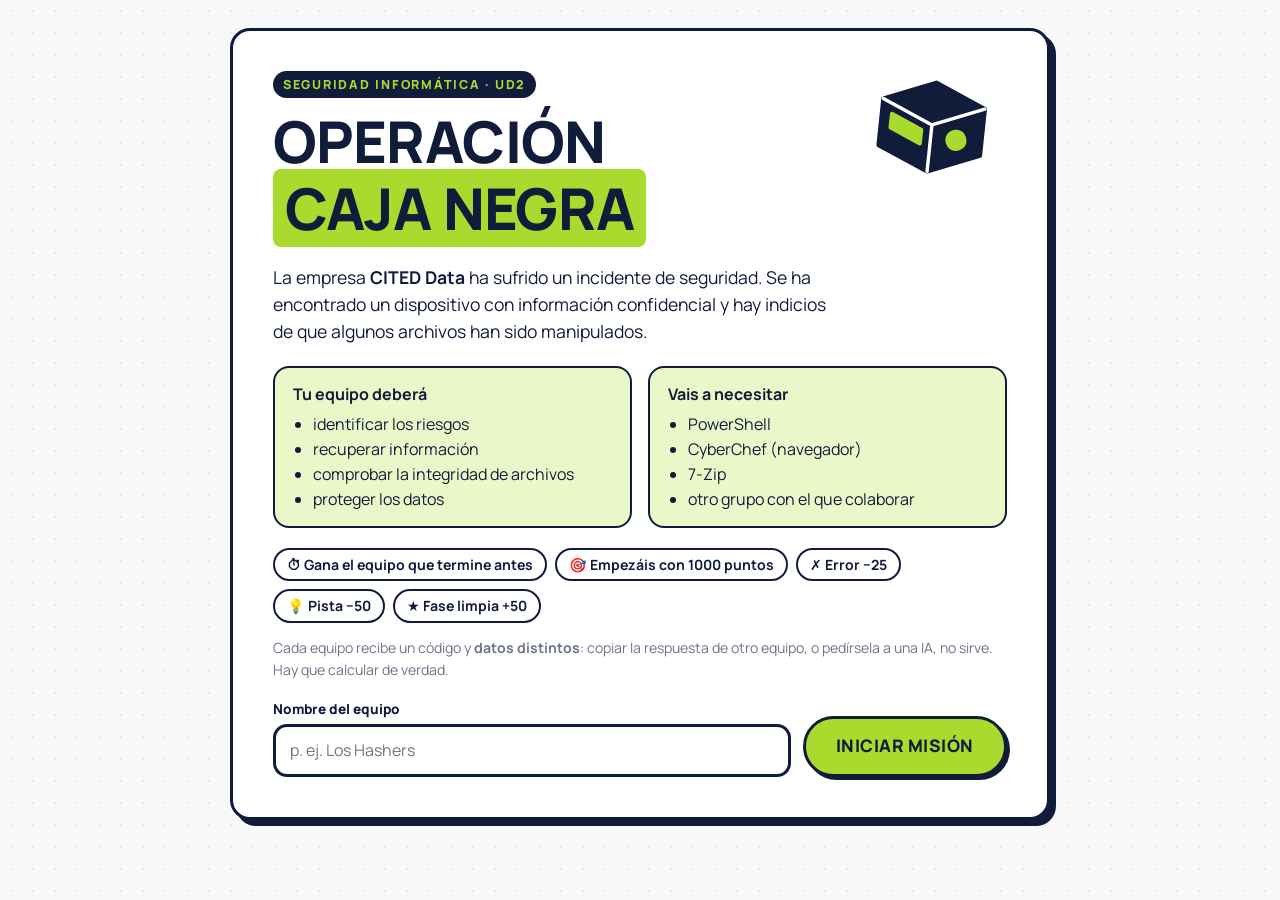
==== index.html @ e21a882a "Escape room de criptografía Operación Caja Negra (2º SMR, UD2) Web estática con 9 fases, datos único" ====
<!doctype html>
<html lang="es">
<head>
  <meta charset="utf-8">
  <meta name="viewport" content="width=device-width, initial-scale=1">
  <title>Operación Caja Negra</title>
  <meta name="description" content="Escape room de criptografía · Seguridad Informática 2º SMR · UD2">
  <link rel="preconnect" href="https://fonts.googleapis.com">
  <link rel="preconnect" href="https://fonts.gstatic.com" crossorigin>
  <link href="https://fonts.googleapis.com/css2?family=Manrope:wght@400;600;700;800&family=JetBrains+Mono:wght@500;700&display=swap" rel="stylesheet">
  <link rel="stylesheet" href="css/styles.css">
</head>
<body>
  <header class="topbar" id="topbar" hidden>
    <div class="topbar-row">
      <div class="brand">
        <svg viewBox="0 0 40 40" aria-hidden="true"><path d="M6 13 L20 6 L34 13 V28 L20 35 L6 28 Z" fill="#101C3A" stroke="#101C3A" stroke-width="3" stroke-linejoin="round"/><path d="M6 13 L20 20 L34 13 M20 20 V35" stroke="#fff" stroke-width="2.5" fill="none"/><circle cx="27" cy="24" r="3" fill="#A9DB2E"/></svg>
        <span>OPERACIÓN <b>CAJA NEGRA</b></span>
      </div>
      <div class="hud">
        <div class="hud-item team"><span class="hud-label">EQUIPO</span><span class="hud-value" id="hudTeam">—</span></div>
        <div class="hud-item"><span class="hud-label">GRUPO</span><span class="hud-value mono" id="hudGroup">----</span></div>
        <div class="hud-item"><span class="hud-label">PUNTOS</span><span class="hud-value" id="hudScore">1000</span></div>
        <div class="hud-item timer"><span class="hud-label">TIEMPO</span><span class="hud-value mono" id="hudTimer">--:--</span></div>
      </div>
    </div>
    <div class="progress-wrap">
      <div class="progress-meta"><span id="hudStage">FASE 1</span><span id="hudPct">0%</span></div>
      <div class="progress" role="progressbar" aria-label="Progreso de la misión"><div class="progress-fill" id="progressFill"></div></div>
      <ol class="stage-map" id="stageMap"></ol>
    </div>
  </header>

  <main id="app"></main>

  <div id="toast" class="toast" role="status" aria-live="polite"></div>
  <div id="modal" class="modal" hidden></div>

  <script src="js/core.js"></script>
  <script src="js/app.js"></script>
</body>
</html>
---- css/styles.css ----
/* =========================================================
   OPERACIÓN CAJA NEGRA — estilos
   Ilustración técnica: blanco, navy y verde lima, contornos gruesos
   ========================================================= */
:root {
  --navy: #101C3A;
  --navy-2: #2A3658;
  --lime: #A9DB2E;
  --lime-light: #EAF8C9;
  --bg: #F7F8FA;
  --gray: #E4E8ED;
  --gray-2: #6B7488;
  --danger: #D94444;
  --danger-light: #FBE3E3;
  --white: #fff;
  --stroke: 3px;
  --radius: 20px;
  --shadow: 6px 6px 0 var(--navy);
  --shadow-sm: 3px 3px 0 var(--navy);
  --font: "Manrope", "Segoe UI", system-ui, sans-serif;
  --mono: "JetBrains Mono", Consolas, monospace;
}
* { box-sizing: border-box; }
html { scroll-padding-top: 170px; }
body {
  margin: 0; font-family: var(--font); color: var(--navy); background: var(--bg);
  background-image: radial-gradient(var(--gray) 1.2px, transparent 1.2px);
  background-size: 22px 22px; line-height: 1.55; font-size: 16px;
}
code, .mono { font-family: var(--mono); }
p code, li code, .lead code, label code { background: var(--lime-light); border: 1.5px solid var(--navy); border-radius: 6px; padding: 0 5px; font-size: .9em; }
a { color: var(--navy); font-weight: 700; text-decoration-color: var(--lime); text-decoration-thickness: 3px; }
h1, h2, h3 { line-height: 1.15; margin: 0 0 .4em; letter-spacing: -.01em; }
.small { font-size: .88rem; } .muted { color: var(--gray-2); }
.hl { background: var(--lime); padding: 0 .2em; border-radius: 8px; box-decoration-break: clone; }
.eyebrow { display: inline-block; font-weight: 800; font-size: .78rem; letter-spacing: .14em; background: var(--navy); color: var(--lime); padding: 4px 10px; border-radius: 999px; margin-bottom: 10px; }
:focus-visible { outline: 3px solid var(--lime); outline-offset: 3px; box-shadow: 0 0 0 6px var(--navy); }

/* ---------- Tarjetas y botones ---------- */
.card { background: var(--white); border: var(--stroke) solid var(--navy); border-radius: var(--radius); box-shadow: var(--shadow); }
.btn {
  font: inherit; font-weight: 800; letter-spacing: .03em; cursor: pointer;
  background: var(--lime); color: var(--navy); border: var(--stroke) solid var(--navy);
  border-radius: 999px; padding: 11px 22px; box-shadow: var(--shadow-sm);
  transition: transform .08s, box-shadow .08s, background .15s; min-height: 46px;
}
.btn:hover { background: #b8e64a; }
.btn:active { transform: translate(3px, 3px); box-shadow: 0 0 0 var(--navy); }
.btn.ghost { background: var(--white); }
.btn.ghost:hover { background: var(--lime-light); }
.btn.big { font-size: 1.08rem; padding: 14px 30px; }
.btn:disabled { opacity: .55; cursor: not-allowed; transform: none; box-shadow: var(--shadow-sm); }
.btn small { font-weight: 700; opacity: .7; margin-left: 4px; }

/* ---------- Topbar / HUD ---------- */
.topbar { position: sticky; top: 0; z-index: 20; background: var(--white); border-bottom: var(--stroke) solid var(--navy); padding: 10px 24px 8px; }
.topbar-row { display: flex; align-items: center; justify-content: space-between; gap: 16px; max-width: 1100px; margin: 0 auto; }
.brand { display: flex; align-items: center; gap: 10px; font-weight: 600; letter-spacing: .06em; font-size: .95rem; }
.brand svg { width: 36px; height: 36px; }
.brand b { font-weight: 800; }
.hud { display: flex; gap: 10px; flex-wrap: wrap; justify-content: flex-end; }
.hud-item { border: 2.5px solid var(--navy); border-radius: 14px; padding: 3px 12px; min-width: 84px; text-align: center; background: var(--bg); }
.hud-item.team { max-width: 180px; }
.hud-item.team .hud-value { white-space: nowrap; overflow: hidden; text-overflow: ellipsis; display: block; font-size: 1rem; }
.hud-label { display: block; font-size: .64rem; font-weight: 800; letter-spacing: .14em; color: var(--gray-2); }
.hud-value { font-weight: 800; font-size: 1.15rem; }
.hud-item.timer { background: var(--navy); color: var(--white); }
.hud-item.timer .hud-label { color: var(--lime); }
.hud-item.timer.low { background: #F2B33D; color: var(--navy); }
.hud-item.timer.low .hud-label { color: var(--navy); }
.hud-item.timer.over { background: var(--danger); }
.hud-item.timer.over .hud-label { color: var(--white); }
.bump-up { animation: bumpUp .6s; } .bump-down { animation: bumpDown .6s; }
@keyframes bumpUp { 30% { background: var(--lime); transform: scale(1.1); } }
@keyframes bumpDown { 30% { background: var(--danger); color: #fff; transform: scale(1.1); } }

.progress-wrap { max-width: 1100px; margin: 8px auto 0; }
.progress-meta { display: flex; justify-content: space-between; font-weight: 800; font-size: .78rem; letter-spacing: .12em; margin-bottom: 4px; }
.progress { height: 14px; border: 2.5px solid var(--navy); border-radius: 999px; background: var(--gray); overflow: hidden; }
.progress-fill { height: 100%; width: 0; background: repeating-linear-gradient(-45deg, var(--lime) 0 10px, #9bcc22 10px 20px); border-right: 2.5px solid var(--navy); transition: width .8s cubic-bezier(.3,1.4,.5,1); }
.stage-map { list-style: none; display: flex; justify-content: space-between; padding: 0; margin: 8px 0 0; gap: 4px; }
.stage-map li { flex: 1; display: flex; flex-direction: column; align-items: center; font-size: .68rem; font-weight: 700; color: var(--gray-2); min-width: 0; }
.stage-map li span { width: 26px; height: 26px; border-radius: 50%; border: 2.5px solid var(--gray-2); display: grid; place-items: center; font-weight: 800; font-size: .78rem; background: var(--white); }
.stage-map li em { font-style: normal; margin-top: 2px; white-space: nowrap; overflow: hidden; text-overflow: ellipsis; max-width: 100%; }
.stage-map li.done span { background: var(--lime); border-color: var(--navy); color: var(--navy); }
.stage-map li.done { color: var(--navy); }
.stage-map li.current span { border-color: var(--navy); background: var(--navy); color: var(--lime); animation: pulse 1.6s infinite; }
.stage-map li.current { color: var(--navy); }
@keyframes pulse { 50% { box-shadow: 0 0 0 6px rgba(169,219,46,.55); } }

main { max-width: 1100px; margin: 0 auto; padding: 28px 24px 80px; }
.loading { text-align: center; padding: 80px 0; font-weight: 800; }

/* ---------- Intro ---------- */
.intro { display: grid; place-items: center; min-height: 80vh; }
.intro-card { padding: 40px; max-width: 820px; width: 100%; position: relative; }
.intro-card.narrow { max-width: 560px; text-align: center; }
.intro-art { width: 170px; position: absolute; right: 30px; top: 26px; transform: rotate(6deg); }
.intro-art.small { position: static; width: 120px; margin: 0 auto 10px; transform: none; }
.intro h1 { font-size: clamp(2.2rem, 6vw, 3.6rem); font-weight: 800; }
.intro .lead { font-size: 1.1rem; max-width: 560px; }
.mission { display: grid; grid-template-columns: 1fr 1fr; gap: 16px; margin: 20px 0; }
.mission > div { background: var(--lime-light); border: 2.5px solid var(--navy); border-radius: 16px; padding: 14px 18px; }
.mission ul { margin: 6px 0 0; padding-left: 20px; }
.rules { display: flex; flex-wrap: wrap; gap: 8px; margin: 10px 0 14px; }
.rules span { border: 2px solid var(--navy); border-radius: 999px; padding: 4px 12px; font-weight: 700; font-size: .88rem; background: var(--white); }
.start { display: flex; gap: 12px; align-items: flex-end; margin-top: 18px; flex-wrap: wrap; }
.start label { flex: 1; min-width: 220px; }
label > span { display: block; font-weight: 800; font-size: .85rem; margin-bottom: 4px; }
input[type=text], input:not([type]), select {
  font: inherit; width: 100%; padding: 11px 14px; border: var(--stroke) solid var(--navy); border-radius: 14px; background: var(--white); color: var(--navy); min-height: 48px;
}
input.mono { font-family: var(--mono); letter-spacing: .06em; }
input:focus, select:focus { outline: none; box-shadow: 0 0 0 4px var(--lime); }
.resume-grid { display: grid; grid-template-columns: 1fr 1fr; gap: 10px; margin: 18px 0; text-align: left; }
.resume-grid div { border: 2.5px solid var(--navy); border-radius: 14px; padding: 8px 14px; background: var(--bg); }
.resume-grid span { display: block; font-size: .68rem; font-weight: 800; letter-spacing: .12em; color: var(--gray-2); }
.row-actions { display: flex; gap: 12px; justify-content: center; flex-wrap: wrap; }

/* ---------- Fase ---------- */
.stage-hero { display: grid; grid-template-columns: 200px 1fr; gap: 26px; padding: 26px 30px; align-items: center; background: linear-gradient(120deg, var(--white) 60%, var(--lime-light)); }
.hero-art svg { width: 100%; height: auto; }
.stage-hero h2 { font-size: clamp(1.6rem, 4vw, 2.3rem); font-weight: 800; }
.lead { font-size: 1.05rem; margin: 0; }
.hint-bar { display: flex; gap: 14px; align-items: flex-start; justify-content: flex-end; margin: 18px 0; }
.hints { flex: 1; display: grid; gap: 8px; }
.hint { background: #FFF6D8; border: 2.5px dashed var(--navy); border-radius: 14px; padding: 10px 14px; animation: drop .35s; }
.hint b { background: var(--navy); color: #FFF6D8; border-radius: 6px; padding: 1px 8px; margin-right: 6px; font-size: .8rem; }
@keyframes drop { from { opacity: 0; transform: translateY(-8px); } }
.steps { display: grid; gap: 22px; }
.step { padding: 0; overflow: hidden; transition: opacity .3s, filter .3s; }
.step-head { display: flex; align-items: center; gap: 12px; padding: 14px 22px; border-bottom: var(--stroke) solid var(--navy); background: var(--bg); }
.step-head h3 { margin: 0; flex: 1; font-size: 1.15rem; }
.step-num { width: 34px; height: 34px; border-radius: 50%; background: var(--navy); color: var(--lime); display: grid; place-items: center; font-weight: 800; flex-shrink: 0; }
.step-status { font-size: .74rem; font-weight: 800; letter-spacing: .1em; text-transform: uppercase; border: 2px solid var(--navy); border-radius: 999px; padding: 2px 10px; background: var(--white); }
.step-body { padding: 18px 22px 22px; }
.step-body > p:first-child { margin-top: 0; }
.step.locked { opacity: .45; filter: grayscale(.6); }
.step.locked .step-body { max-height: 90px; overflow: hidden; -webkit-mask-image: linear-gradient(#000, transparent); mask-image: linear-gradient(#000, transparent); }
.step.locked .step-num::after { content: "🔒"; font-size: .9rem; }
.step.locked .step-num { font-size: 0; }
.step.solved .step-head { background: var(--lime-light); }
.step.solved .step-num { background: var(--lime); color: var(--navy); border: 2.5px solid var(--navy); }
.step.solved .step-status { background: var(--lime); }

.q { font-weight: 800; font-size: 1.05rem; margin: 14px 0 10px; }
.options { display: grid; gap: 10px; }
.options.grid4 { grid-template-columns: repeat(4, 1fr); }
.options.grid2 { grid-template-columns: repeat(2, 1fr); }
.opt {
  font: inherit; color: var(--navy); text-align: left; cursor: pointer; display: flex; align-items: center; gap: 12px;
  background: var(--white); border: var(--stroke) solid var(--navy); border-radius: 16px; padding: 10px 14px; box-shadow: var(--shadow-sm); min-height: 54px; transition: transform .08s, background .15s;
}
.opt:hover:not(:disabled) { background: var(--lime-light); transform: translate(-1px, -1px); }
.opt-letter { width: 30px; height: 30px; border-radius: 9px; border: 2.5px solid var(--navy); display: grid; place-items: center; font-weight: 800; flex-shrink: 0; background: var(--bg); }
.opt-text { flex: 1; font-weight: 600; }
.opt-mark { font-weight: 800; }
.opt.wrong { background: var(--danger-light); border-color: var(--danger); box-shadow: 3px 3px 0 var(--danger); animation: shake .4s; }
.opt.wrong .opt-mark::after { content: "✗ No"; color: var(--danger); }
.opt.wrong .opt-letter { border-color: var(--danger); }
.opt.correct { background: var(--lime); opacity: 1 !important; }
.opt.correct .opt-mark::after { content: "✓ Correcto"; }
.opt:disabled:not(.correct) { opacity: .5; cursor: default; }
.explain { display: none; margin-top: 12px; padding: 10px 14px; border-left: 6px solid var(--lime); background: var(--bg); border-radius: 0 12px 12px 0; }
.step.solved .explain { display: block; }
@keyframes shake { 20%, 60% { transform: translateX(-6px); } 40%, 80% { transform: translateX(6px); } }
.shake { animation: shake .4s; border-color: var(--danger) !important; }

.answer { display: flex; gap: 12px; align-items: flex-end; margin-top: 14px; flex-wrap: wrap; }
.answer label { flex: 1; min-width: 220px; }
.answer.two label { min-width: 180px; }
.step.solved .answer input { background: var(--lime-light); }

.files { display: flex; flex-wrap: wrap; gap: 10px; margin: 10px 0 14px; }
.file-btn { font: inherit; color: var(--navy); cursor: pointer; display: flex; align-items: center; gap: 10px; background: var(--white); border: 2.5px solid var(--navy); border-radius: 14px; padding: 8px 12px; box-shadow: var(--shadow-sm); font-weight: 700; }
.file-btn:hover { background: var(--lime-light); }
.file-btn:active { transform: translate(3px, 3px); box-shadow: none; }
.file-ico { font-size: .62rem; font-weight: 800; background: var(--navy); color: var(--lime); border-radius: 5px; padding: 3px 5px; letter-spacing: .05em; }
.file-dl { width: 24px; height: 24px; border-radius: 50%; background: var(--lime); border: 2px solid var(--navy); display: grid; place-items: center; font-size: .85rem; }

.cmd { border: var(--stroke) solid var(--navy); border-radius: 14px; overflow: hidden; margin: 8px 0 14px; background: #F2F5F9; }
.cmd-head { display: flex; justify-content: space-between; align-items: center; padding: 5px 8px 5px 14px; background: var(--navy); color: var(--white); font-size: .76rem; font-weight: 800; letter-spacing: .1em; text-transform: uppercase; }
.copy { font: inherit; font-size: .74rem; cursor: pointer; background: var(--lime); color: var(--navy); border: 2px solid var(--white); border-radius: 999px; padding: 3px 12px; font-weight: 800; }
.cmd pre { margin: 0; padding: 12px 14px; overflow-x: auto; font-size: .88rem; white-space: pre-wrap; word-break: break-all; }
.hashbox { border: 2.5px dashed var(--navy); border-radius: 14px; padding: 10px 14px; margin: 10px 0; background: var(--lime-light); }
.hashbox span { display: block; font-size: .7rem; font-weight: 800; letter-spacing: .12em; margin-bottom: 2px; }
.hashbox code { font-size: .95rem; word-break: break-all; font-weight: 700; }
.howto { margin: 8px 0 12px; padding-left: 22px; }
.howto li { margin-bottom: 4px; }

/* clasificar */
.classify { display: grid; gap: 10px; margin-bottom: 14px; }
.cls-row { display: flex; align-items: center; gap: 12px; border: 2.5px solid var(--navy); border-radius: 14px; padding: 8px 10px 8px 14px; background: var(--bg); }
.cls-text { flex: 1; font-weight: 600; }
.seg { display: flex; border: 2.5px solid var(--navy); border-radius: 999px; overflow: hidden; flex-shrink: 0; }
.seg button { font: inherit; font-weight: 700; font-size: .88rem; border: 0; background: var(--white); color: var(--navy); padding: 7px 12px; cursor: pointer; min-height: 40px; }
.seg button + button { border-left: 2.5px solid var(--navy); }
.seg button[aria-pressed=true][data-v=e] { background: #FFD8D8; }
.seg button[aria-pressed=true][data-v=p] { background: var(--lime); }

/* llaves */
.tray { display: flex; flex-wrap: wrap; gap: 10px; min-height: 64px; padding: 12px; border: 2.5px dashed var(--gray-2); border-radius: 16px; margin-bottom: 14px; background: var(--bg); align-items: center; }
.keycard { font: inherit; font-weight: 800; cursor: grab; display: inline-flex; align-items: center; gap: 8px; padding: 9px 14px; border: var(--stroke) solid var(--navy); border-radius: 12px; box-shadow: var(--shadow-sm); color: var(--navy); }
.keycard.pub { background: var(--white); }
.keycard.priv { background: var(--navy); color: var(--lime); }
.keycard.selected { outline: 4px solid var(--lime); outline-offset: 2px; transform: translateY(-3px); }
.keycard.dragging { opacity: .4; }
.slots { display: grid; gap: 10px; margin-bottom: 14px; }
.slot-row { display: grid; grid-template-columns: 1fr 260px; gap: 12px; align-items: center; font-weight: 700; }
.slot { min-height: 56px; border: var(--stroke) dashed var(--navy); border-radius: 14px; display: flex; align-items: center; justify-content: center; padding: 4px; cursor: pointer; background: var(--white); transition: background .15s; }
.slot.filled { border-style: solid; background: var(--lime-light); }
.slot.over, .tray.over { background: var(--lime); }
.slot-empty { color: var(--gray-2); font-size: .85rem; font-weight: 700; }

/* checks e informe */
.report { display: grid; gap: 10px; margin-bottom: 14px; }
.rep-row { display: grid; grid-template-columns: 34px 1fr 1fr; gap: 12px; align-items: center; border: 2.5px solid var(--navy); border-radius: 14px; padding: 10px 12px; background: var(--bg); }
.rep-num { width: 30px; height: 30px; border-radius: 50%; background: var(--navy); color: var(--lime); display: grid; place-items: center; font-weight: 800; }
.rep-text { font-weight: 600; }
.step.solved .rep-row select { background: var(--lime-light); }

/* fase superada */
.stage-done { margin-top: 26px; padding: 28px; text-align: center; background: var(--lime-light); }
.stage-done.pop { animation: pop .5s cubic-bezier(.3,1.6,.5,1); }
@keyframes pop { from { transform: scale(.85); opacity: 0; } }
.done-badge { display: inline-block; background: var(--navy); color: var(--lime); font-weight: 800; letter-spacing: .12em; border-radius: 999px; padding: 6px 18px; margin-bottom: 10px; }
.stage-done p { max-width: 640px; margin: 8px auto; font-size: 1.05rem; }
.bonus { font-weight: 800; color: #4b7a00; }
.keyword { margin: 18px auto; display: inline-block; border: var(--stroke) solid var(--navy); border-radius: 16px; background: var(--white); padding: 10px 28px; box-shadow: var(--shadow-sm); }
.keyword span { display: block; font-size: .72rem; font-weight: 800; letter-spacing: .16em; color: var(--gray-2); }
.keyword strong { font-size: 2rem; letter-spacing: .1em; font-family: var(--mono); }
.stage-done .btn { display: block; margin: 8px auto 0; }

/* ---------- Final ---------- */
.final { display: grid; gap: 28px; justify-items: center; }
.vault { perspective: 900px; }
.vault-body { width: 260px; height: 200px; border: 5px solid var(--navy); border-radius: 22px; background: var(--navy); position: relative; box-shadow: var(--shadow); }
.vault-inside { position: absolute; inset: 12px; background: var(--lime-light); border-radius: 12px; display: flex; flex-wrap: wrap; gap: 4px; align-content: center; justify-content: center; padding: 8px; }
.vault-inside span { font-size: .58rem; font-weight: 800; background: var(--lime); border: 1.5px solid var(--navy); border-radius: 6px; padding: 1px 5px; }
.vault-door { position: absolute; inset: 6px; background: var(--white); border: 5px solid var(--navy); border-radius: 16px; transform-origin: left center; animation: openDoor 1.6s .5s cubic-bezier(.5,0,.3,1) forwards; display: grid; place-items: center; }
.dial { width: 80px; height: 80px; border-radius: 50%; border: 5px solid var(--navy); background: var(--lime); position: relative; animation: spin 0.6s linear 1; }
.dial::after { content: ""; position: absolute; left: 50%; top: 6px; width: 5px; height: 30px; background: var(--navy); transform: translateX(-50%); border-radius: 4px; }
@keyframes openDoor { to { transform: rotateY(-115deg); } }
@keyframes spin { to { transform: rotate(360deg); } }
.final-card { padding: 34px; width: 100%; max-width: 820px; text-align: center; }
.final-card h1 { font-size: clamp(2rem, 6vw, 3.4rem); }
.stats { display: grid; grid-template-columns: repeat(4, 1fr); gap: 10px; margin: 18px 0; }
.stats div { border: var(--stroke) solid var(--navy); border-radius: 16px; padding: 10px; background: var(--bg); }
.stats span { display: block; font-size: .7rem; font-weight: 800; letter-spacing: .14em; color: var(--gray-2); }
.stats b { font-size: 1.7rem; font-family: var(--mono); }
.achieved { text-align: left; max-width: 520px; margin: 0 auto 16px; }
.achieved ul { list-style: none; padding: 0; margin: 6px 0; }
.achieved li::before { content: "✓"; display: inline-grid; place-items: center; width: 22px; height: 22px; margin-right: 8px; background: var(--lime); border: 2px solid var(--navy); border-radius: 6px; font-weight: 800; font-size: .8rem; }
.achieved li { margin-bottom: 6px; }
.kw-list { display: flex; flex-wrap: wrap; justify-content: center; gap: 8px; margin: 16px 0; }
.kw-list span { font-family: var(--mono); font-weight: 700; background: var(--navy); color: var(--lime); padding: 5px 12px; border-radius: 10px; }
.summary { display: grid; grid-template-columns: repeat(2, 1fr); gap: 8px; margin: 16px 0; }
.summary div { border: 2.5px solid var(--navy); border-radius: 12px; padding: 8px; background: var(--lime-light); }
.finish-code { text-align: left; margin: 20px 0; }
.finish-code > span { font-weight: 800; font-size: .8rem; letter-spacing: .08em; }
.confetti { position: fixed; inset: 0; pointer-events: none; z-index: 50; overflow: hidden; }
.confetti i { position: absolute; top: -20px; width: 10px; height: 16px; border: 2px solid var(--navy); border-radius: 3px; animation: fall linear forwards; }
@keyframes fall { to { top: 105vh; transform: rotate(720deg); } }

/* ---------- Toast y modal ---------- */
.toast { position: fixed; bottom: 20px; left: 50%; transform: translateX(-50%); z-index: 60; display: grid; gap: 8px; justify-items: center; pointer-events: none; }
.toast-item { background: var(--navy); color: var(--white); font-weight: 800; padding: 10px 18px; border-radius: 999px; border: 3px solid var(--navy); box-shadow: var(--shadow-sm); animation: up .25s; transition: opacity .4s, transform .4s; }
.toast-item.ok { background: var(--lime); color: var(--navy); }
.toast-item.bad { background: var(--danger); }
.toast-item.out { opacity: 0; transform: translateY(10px); }
@keyframes up { from { transform: translateY(14px); opacity: 0; } }
.modal { position: fixed; inset: 0; z-index: 70; background: rgba(16,28,58,.55); display: grid; place-items: center; padding: 16px; }
.modal[hidden] { display: none; }
.modal-card { background: var(--white); border: var(--stroke) solid var(--navy); border-radius: var(--radius); box-shadow: var(--shadow); padding: 26px; max-width: 460px; width: 100%; animation: pop .3s; }
.modal-actions { display: flex; justify-content: flex-end; gap: 10px; margin-top: 16px; flex-wrap: wrap; }
.sr { position: absolute; width: 1px; height: 1px; overflow: hidden; clip: rect(0 0 0 0); }

/* ---------- Responsive ---------- */
@media (max-width: 860px) {
  .topbar { padding: 8px 16px; }
  .hud-item.team { display: none; }
  .stage-map li em { display: none; }
  .stage-hero { grid-template-columns: 1fr; text-align: left; }
  .hero-art { max-width: 160px; }
  .intro-art { position: static; width: 120px; transform: none; margin-bottom: 8px; }
  .slot-row, .rep-row { grid-template-columns: 1fr; }
  .rep-num { display: none; }
  .options.grid4 { grid-template-columns: repeat(2, 1fr); }
}
@media (max-width: 600px) {
  main { padding: 18px 16px 70px; }
  .brand span { display: none; }
  .hud-item { min-width: 0; padding: 2px 8px; }
  .hud-value { font-size: 1rem; }
  .intro-card, .final-card { padding: 22px; }
  .mission, .summary, .stats, .options.grid2 { grid-template-columns: 1fr 1fr; }
  .mission { grid-template-columns: 1fr; }
  .cls-row { flex-direction: column; align-items: stretch; }
  .seg button { flex: 1; }
  .btn, .answer .btn, .start .btn { width: 100%; }
  .hint-bar { flex-direction: column-reverse; align-items: stretch; }
  .step-head, .step-body { padding-left: 14px; padding-right: 14px; }
}
@media (prefers-reduced-motion: reduce) { *, *::before, *::after { animation-duration: .01ms !important; transition: none !important; } .vault-door { transform: rotateY(-115deg); } }
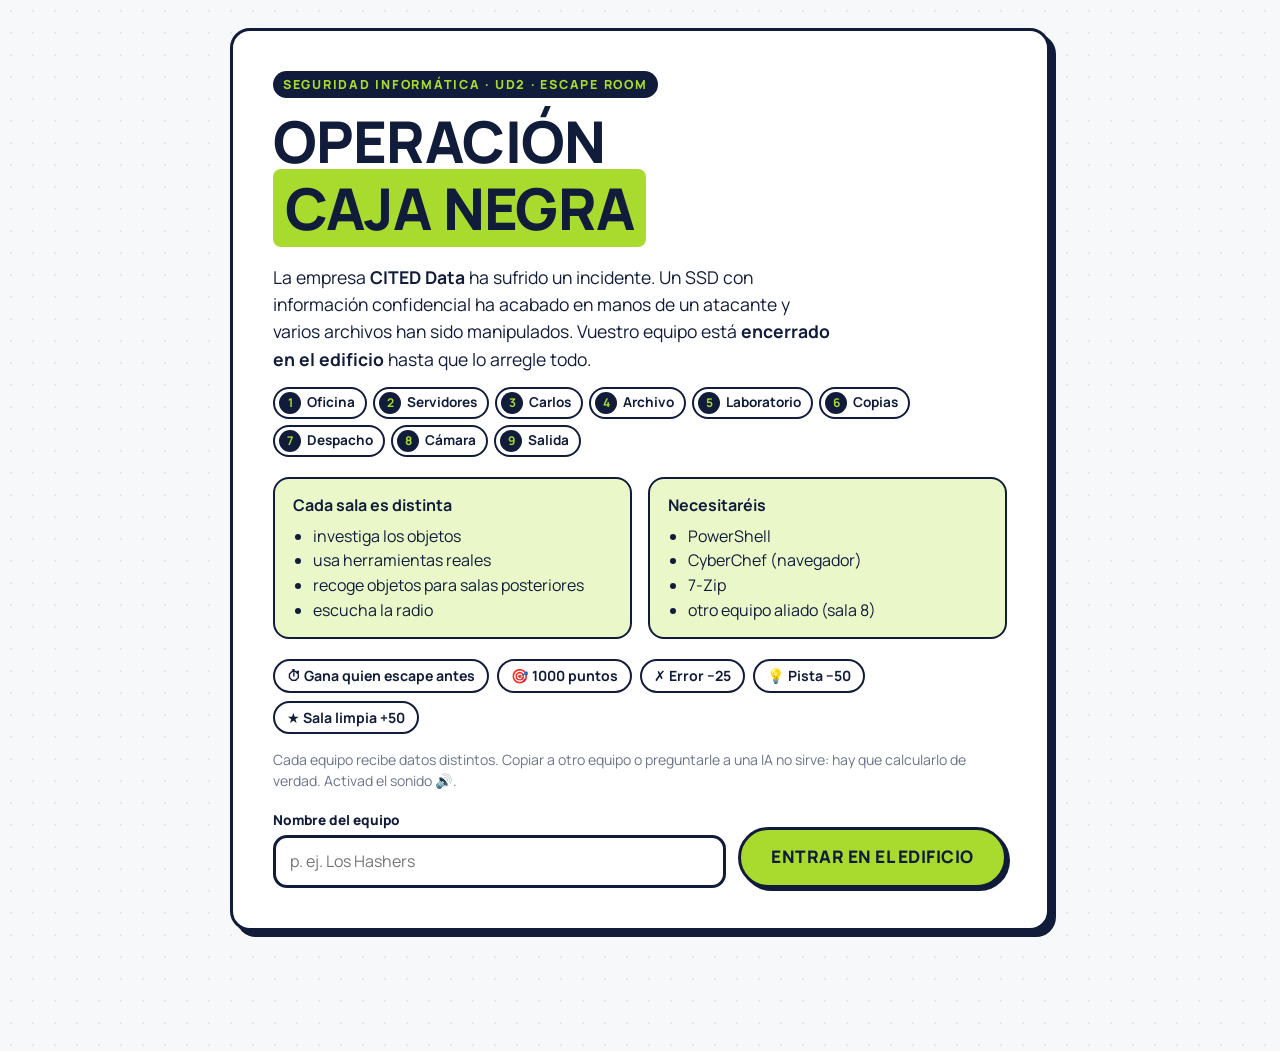
==== commit eb4a3ec8: "Rediseño como escape room: 9 salas ilustradas con mecánicas distintas Explorador de archivos, teclad" ====
--- a/index.html
+++ b/index.html
@@ -22,6 +22,7 @@
         <div class="hud-item"><span class="hud-label">GRUPO</span><span class="hud-value mono" id="hudGroup">----</span></div>
         <div class="hud-item"><span class="hud-label">PUNTOS</span><span class="hud-value" id="hudScore">1000</span></div>
         <div class="hud-item timer"><span class="hud-label">TIEMPO</span><span class="hud-value mono" id="hudTimer">--:--</span></div>
+        <button class="hud-item mute" id="muteBtn" type="button" aria-label="Activar o silenciar sonido">🔊</button>
       </div>
     </div>
     <div class="progress-wrap">
@@ -33,6 +34,8 @@
 
   <main id="app"></main>
 
+  <nav class="inv" id="inv" hidden aria-label="Inventario"><span class="inv-title">INVENTARIO</span><div class="inv-items"></div></nav>
+
   <div id="toast" class="toast" role="status" aria-live="polite"></div>
   <div id="modal" class="modal" hidden></div>
 
--- a/css/styles.css
+++ b/css/styles.css
@@ -301,4 +301,251 @@
   .hint-bar { flex-direction: column-reverse; align-items: stretch; }
   .step-head, .step-body { padding-left: 14px; padding-right: 14px; }
 }
+/* =========================================================
+   ESCAPE ROOM v2 — salas, ventanas, mecánicas
+   ========================================================= */
+main { padding-bottom: 120px; }
+.hud-item.mute { font: inherit; font-size: 1.3rem; cursor: pointer; min-width: 0; padding: 4px 10px; }
+.loading { display: grid; justify-items: center; gap: 14px; }
+.spinner { width: 46px; height: 46px; border: 5px solid var(--gray); border-top-color: var(--navy); border-right-color: var(--lime); border-radius: 50%; animation: spin .8s linear infinite; }
+.rooms-preview { display: flex; flex-wrap: wrap; gap: 6px; margin: 14px 0; }
+.rooms-preview div { display: flex; align-items: center; gap: 6px; border: 2px solid var(--navy); border-radius: 999px; padding: 3px 10px 3px 4px; font-weight: 700; font-size: .85rem; background: var(--white); }
+.rooms-preview span { width: 22px; height: 22px; border-radius: 50%; background: var(--navy); color: var(--lime); display: grid; place-items: center; font-size: .75rem; }
+
+/* sala */
+.room.enter { animation: roomIn .6s cubic-bezier(.2,.9,.3,1.2); }
+@keyframes roomIn { from { opacity: 0; transform: translateY(20px) scale(.98); } }
+.room-head { display: flex; align-items: baseline; gap: 14px; flex-wrap: wrap; margin-bottom: 14px; }
+.room-head h2 { font-size: clamp(1.5rem, 3.4vw, 2.2rem); }
+.room-grid { display: grid; grid-template-columns: minmax(0, 1fr) 320px; gap: 20px; align-items: start; }
+.scene { padding: 0; overflow: hidden; }
+.scene-inner { position: relative; }
+.scene-svg { display: block; width: 100%; height: auto; }
+.scene-tip { margin: 0; padding: 8px 14px; font-size: .82rem; font-weight: 700; border-top: 3px solid var(--navy); background: var(--bg); }
+.hs-layer { position: absolute; inset: 0; }
+.hs { position: absolute; border: 3px dashed transparent; border-radius: 14px; background: transparent; cursor: pointer; padding: 0; transition: background .15s, border-color .15s; }
+.hs::after { content: ""; position: absolute; top: -8px; right: -8px; width: 18px; height: 18px; border-radius: 50%; background: var(--lime); border: 3px solid var(--navy); animation: ping 1.6s infinite; }
+.hs.done::after { animation: none; background: var(--navy); }
+.hs:hover, .hs:focus-visible { background: rgba(169,219,46,.22); border-color: var(--navy); }
+.hs-label { position: absolute; left: 50%; bottom: calc(100% + 6px); transform: translateX(-50%); white-space: nowrap; background: var(--navy); color: var(--white); font: 800 .78rem var(--font); padding: 3px 10px; border-radius: 999px; pointer-events: none; opacity: .92; }
+.hs.done .hs-label { background: var(--lime); color: var(--navy); border: 2px solid var(--navy); }
+@keyframes ping { 0% { box-shadow: 0 0 0 0 rgba(169,219,46,.9); } 70% { box-shadow: 0 0 0 12px rgba(169,219,46,0); } 100% { box-shadow: 0 0 0 0 rgba(169,219,46,0); } }
+.laser { opacity: .0; }
+.van { transition: transform 2.2s cubic-bezier(.6,0,.4,1); }
+.van.run { transform: translateX(320px); }
+.vault-door-s .wheel { transform-origin: 470px 190px; transition: transform 1.6s ease-in-out; }
+.vault-door-s.run .wheel { transform: rotate(540deg); }
+.vault-door-s { transition: transform 1.2s 1.4s ease-in; }
+.vault-door-s.run { transform: translateX(-420px); }
+
+/* lateral */
+.side { display: grid; gap: 14px; }
+.radio { padding: 14px 16px; background: var(--navy); color: var(--white); }
+.radio-head { font-size: .7rem; font-weight: 800; letter-spacing: .14em; color: var(--lime); display: flex; align-items: center; gap: 8px; margin-bottom: 6px; }
+.radio-led { width: 10px; height: 10px; border-radius: 50%; background: var(--gray-2); }
+.radio.live .radio-led { background: var(--lime); box-shadow: 0 0 8px var(--lime); animation: blink .5s infinite; }
+@keyframes blink { 50% { opacity: .3; } }
+#radioText { margin: 0; font-family: var(--mono); font-size: .86rem; line-height: 1.5; min-height: 4.5em; }
+.objectives { padding: 14px 16px; }
+.objectives h3 { font-size: .8rem; letter-spacing: .14em; margin-bottom: 8px; }
+.objectives ul { list-style: none; margin: 0; padding: 0; display: grid; gap: 8px; }
+.objectives li { display: flex; gap: 10px; align-items: flex-start; font-weight: 700; font-size: .92rem; }
+.objectives li.ok { color: var(--gray-2); text-decoration: line-through; text-decoration-color: var(--lime); text-decoration-thickness: 3px; }
+.obj-box { width: 22px; height: 22px; flex-shrink: 0; border: 2.5px solid var(--navy); border-radius: 6px; display: grid; place-items: center; font-size: .8rem; background: var(--white); }
+.objectives li.ok .obj-box { background: var(--lime); }
+.hint-zone { display: grid; gap: 8px; }
+.hint-zone .btn { width: 100%; }
+
+/* alarma de error */
+body.alarm::after { content: ""; position: fixed; inset: 0; pointer-events: none; z-index: 90; box-shadow: inset 0 0 0 10px var(--danger), inset 0 0 120px rgba(217,68,68,.55); animation: alarm .7s ease-out forwards; }
+body.alarm .scene, body.alarm .win { animation: shake .4s; }
+@keyframes alarm { from { opacity: 1; } to { opacity: 0; } }
+
+/* ventanas de objeto */
+.win-ov { position: fixed; inset: 0; z-index: 40; background: rgba(16,28,58,.5); display: grid; place-items: center; padding: 16px; animation: fadeIn .15s; }
+.win-ov.closing { opacity: 0; transition: opacity .15s; }
+@keyframes fadeIn { from { opacity: 0; } }
+.win { width: min(560px, 100%); max-height: calc(100vh - 32px); display: flex; flex-direction: column; background: var(--white); border: 3px solid var(--navy); border-radius: 18px; box-shadow: 8px 8px 0 var(--navy); animation: pop .25s cubic-bezier(.3,1.5,.5,1); overflow: hidden; }
+.win.wide { width: min(860px, 100%); }
+.win-bar { display: flex; align-items: center; gap: 10px; padding: 8px 10px 8px 14px; background: var(--navy); color: var(--white); font-weight: 800; }
+.win-dots { display: flex; gap: 5px; } .win-dots i { width: 11px; height: 11px; border-radius: 50%; background: var(--lime); } .win-dots i + i { background: var(--white); opacity: .6; }
+.win-title { flex: 1; }
+.win-x { font: inherit; font-weight: 800; background: var(--white); color: var(--navy); border: 0; border-radius: 8px; width: 32px; height: 32px; cursor: pointer; }
+.win-body { padding: 18px 20px 22px; overflow-y: auto; }
+.win-body > p:first-child { margin-top: 0; }
+.paper { background: #FFFCEF; border: 2.5px solid var(--navy); border-radius: 10px; padding: 14px 16px; box-shadow: 3px 3px 0 var(--navy); }
+.mono-paper { font: .9rem/1.5 var(--mono); white-space: pre-wrap; margin: 10px 0; }
+
+/* inventario */
+.inv { position: fixed; left: 50%; bottom: 14px; transform: translateX(-50%); z-index: 25; display: flex; align-items: center; gap: 10px; background: var(--white); border: 3px solid var(--navy); border-radius: 18px; box-shadow: var(--shadow-sm); padding: 6px 10px; max-width: calc(100% - 24px); }
+.inv[hidden] { display: none; }
+.inv-title { font-size: .66rem; font-weight: 800; letter-spacing: .14em; color: var(--gray-2); writing-mode: vertical-rl; transform: rotate(180deg); }
+.inv-items { display: flex; gap: 8px; overflow-x: auto; }
+.inv-item { font: inherit; display: flex; align-items: center; gap: 6px; border: 2.5px solid var(--navy); border-radius: 12px; background: var(--lime-light); padding: 5px 10px; cursor: pointer; font-weight: 700; font-size: .82rem; white-space: nowrap; }
+.inv-item span { font-size: 1.3rem; }
+.inv-item em { font-style: normal; }
+.inv-item.new { animation: newItem 1s 2; background: var(--lime); }
+@keyframes newItem { 50% { transform: translateY(-8px) scale(1.08); } }
+.toast-item.item { background: var(--white); color: var(--navy); }
+.toast-item.info { background: var(--white); color: var(--navy); }
+.toast { bottom: 90px; }
+
+/* explorador */
+.explorer { display: grid; grid-template-columns: 210px 1fr; border: 3px solid var(--navy); border-radius: 12px; overflow: hidden; min-height: 320px; }
+.ex-side { background: var(--bg); border-right: 3px solid var(--navy); padding: 10px; display: grid; gap: 8px; align-content: start; }
+.ex-side button, .ex-item, .ex-up { font: inherit; font-weight: 700; text-align: left; cursor: pointer; border: 2px solid var(--navy); border-radius: 10px; background: var(--white); padding: 8px 10px; color: var(--navy); }
+.ex-side button:hover, .ex-item:hover { background: var(--lime-light); }
+.ex-main { display: flex; flex-direction: column; min-width: 0; }
+.ex-path { font: 700 .82rem var(--mono); padding: 8px 12px; border-bottom: 2px solid var(--navy); background: var(--white); }
+.ex-view { padding: 12px; display: grid; gap: 8px; align-content: start; overflow-x: auto; }
+.ex-ico { margin-right: 8px; }
+.ex-up { width: max-content; background: var(--bg); }
+.ex-table { border-collapse: collapse; font-size: .84rem; width: 100%; }
+.ex-table th, .ex-table td { border: 1.5px solid var(--navy); padding: 4px 8px; text-align: left; }
+.ex-table th { background: var(--navy); color: var(--white); cursor: pointer; user-select: none; white-space: nowrap; }
+.ex-table tr:nth-child(even) td { background: var(--bg); }
+.bitlocker { text-align: center; padding: 18px; border: 3px solid var(--navy); border-radius: 12px; background: #EEF3FB; animation: pop .3s; }
+.bl-ico { font-size: 2.6rem; }
+.bitlocker input { text-align: center; margin: 8px 0; }
+
+/* teclado */
+.keypad { width: 260px; margin: 10px auto 0; background: var(--navy); border-radius: 18px; padding: 14px; border: 3px solid var(--navy); box-shadow: var(--shadow-sm); outline: none; }
+.kp-screen { background: #0B1430; border: 2px solid var(--lime); border-radius: 10px; padding: 8px 12px; margin-bottom: 12px; color: var(--lime); }
+.kp-label { display: block; font-size: .66rem; font-weight: 800; letter-spacing: .16em; opacity: .8; }
+.kp-val { font: 700 1.5rem var(--mono); letter-spacing: .05em; }
+.kp-keys { display: grid; grid-template-columns: repeat(3, 1fr); gap: 8px; }
+.kp-keys button { font: 800 1.2rem var(--font); height: 52px; border-radius: 12px; border: 2.5px solid var(--white); background: #24305A; color: var(--white); cursor: pointer; transition: transform .05s; }
+.kp-keys button:active { transform: scale(.94); background: var(--lime); color: var(--navy); }
+.kp-keys .ok { background: var(--lime); color: var(--navy); }
+.kp-keys .clr { background: #3B4570; }
+.keypad.err { animation: shake .4s; } .keypad.err .kp-screen { border-color: var(--danger); color: #FF9B9B; }
+.keypad.solved .kp-screen { background: var(--lime); color: var(--navy); }
+
+/* candado de ruedas */
+.wheels { display: flex; justify-content: center; align-items: center; gap: 12px; flex-wrap: wrap; margin-top: 10px; padding: 18px; background: #C7A06A; border: 3px solid var(--navy); border-radius: 18px; }
+.wheel-col { display: grid; gap: 6px; justify-items: center; }
+.wheel-col button { font: 800 1rem var(--font); width: 54px; height: 34px; border-radius: 10px; border: 2.5px solid var(--navy); background: var(--white); cursor: pointer; }
+.wheel-num { width: 64px; height: 110px; border: 3px solid var(--navy); border-radius: 12px; background: linear-gradient(#bbb, #fff 30%, #fff 70%, #bbb); display: grid; grid-template-rows: 1fr 1.4fr 1fr; place-items: center; font-family: var(--mono); overflow: hidden; }
+.wheel-num b { font-size: 2.2rem; } .wheel-num span { opacity: .35; font-weight: 700; }
+.wheel-num.spin b { animation: roll .18s; }
+@keyframes roll { from { transform: translateY(-14px); opacity: .3; } }
+.wheels .wheel-go { margin-left: 10px; }
+.wheels.err { animation: shake .4s; } .wheels.solved { background: var(--lime); }
+
+/* teclas de responder */
+.keys-pick { display: grid; grid-template-columns: repeat(2, 1fr); gap: 10px; margin: 14px 0; }
+.keys-pick .keycard { justify-content: center; padding: 14px; font-size: 1rem; cursor: pointer; }
+.keycard.correct { outline: 5px solid var(--lime); }
+.keycard.wrong { opacity: .45; animation: shake .4s; }
+.envelope-anim { height: 0; }
+.envelope-anim.go { height: 60px; position: relative; }
+.envelope-anim.go::before { content: "✉️🔒"; position: absolute; left: 0; font-size: 2.2rem; animation: fly 1.3s ease-in forwards; }
+@keyframes fly { to { left: 100%; transform: translateY(-20px) rotate(10deg); opacity: 0; } }
+
+/* verificador */
+.tray-docs { display: grid; grid-template-columns: repeat(4, 1fr); gap: 10px; }
+.doc-thumb { font: inherit; font-weight: 700; cursor: pointer; display: grid; justify-items: center; gap: 2px; padding: 10px 6px; border: 2.5px solid var(--navy); border-radius: 12px; background: var(--white); box-shadow: var(--shadow-sm); }
+.doc-thumb span { font-size: 1.6rem; }
+.doc-thumb em { font-style: normal; font-size: .66rem; font-weight: 800; letter-spacing: .08em; min-height: 1em; }
+.doc-thumb.selected { background: var(--lime-light); transform: translateY(-4px); outline: 3px solid var(--lime); }
+.doc-thumb.is-auth { background: var(--lime); }
+.doc-thumb.is-evid { background: var(--danger-light); }
+.scan-screen { position: relative; overflow: hidden; margin-top: 10px; min-height: 86px; border: 3px solid var(--navy); border-radius: 12px; background: #0B1430; color: var(--white); padding: 12px 14px; font-family: var(--mono); font-size: .9rem; }
+.scan-line { position: absolute; left: 0; right: 0; height: 4px; background: var(--danger); box-shadow: 0 0 14px var(--danger); top: -10px; }
+.scan-screen.scanning .scan-line { animation: scan .65s ease-in-out infinite alternate; }
+@keyframes scan { from { top: 0; } to { top: calc(100% - 4px); } }
+.scan-screen.match { box-shadow: 0 0 0 4px var(--lime); }
+.scan-screen.nomatch { box-shadow: 0 0 0 4px var(--danger); }
+.cmp, .diff-row div { font-family: var(--mono); word-break: break-all; letter-spacing: .04em; }
+.cmp i, .diff-row i { font-style: normal; }
+.cmp .m { color: var(--lime); } .cmp .x { color: #FF8A8A; }
+
+/* diff de hashes */
+.diff { border: 3px solid var(--navy); border-radius: 12px; padding: 12px; background: #0B1430; color: var(--white); margin-top: 12px; }
+.diff-row { display: grid; grid-template-columns: 54px 1fr; gap: 8px; align-items: center; margin-bottom: 8px; }
+.diff-row span { font-weight: 800; color: var(--lime); }
+.diff-row i { display: inline-block; width: 1.05ch; animation: drop .2s; }
+.diff-row .m { background: var(--lime); color: var(--navy); }
+.diff-row .x { color: #FF9B9B; }
+.diff-count { margin: 6px 0 0; }
+
+/* sello */
+.stamp-zone { text-align: center; }
+.stamp { display: inline-block; margin: 14px 0 4px; font: 800 2.4rem var(--font); letter-spacing: .1em; color: var(--navy); border: 6px solid var(--navy); background: var(--lime); padding: 6px 26px; border-radius: 14px; transform: rotate(-8deg); animation: stamp .45s cubic-bezier(.3,1.8,.5,1); }
+@keyframes stamp { from { transform: rotate(-8deg) scale(3); opacity: 0; } }
+
+/* copias / plan */
+.radio-list { display: grid; grid-template-columns: repeat(2, 1fr); gap: 8px; }
+.check { display: flex; align-items: center; gap: 8px; font-weight: 700; cursor: pointer; }
+.check input { width: 20px; height: 20px; accent-color: var(--navy); }
+.radio-list .check { border: 2px solid var(--navy); border-radius: 10px; padding: 8px 10px; background: var(--bg); }
+.plan { display: grid; gap: 8px; margin: 12px 0; }
+.plan-row { display: grid; grid-template-columns: 1fr auto auto auto; gap: 10px; align-items: center; border: 2.5px solid var(--navy); border-radius: 12px; padding: 8px 12px; background: var(--bg); }
+.tag { font-size: .72rem; font-weight: 800; border: 2px solid var(--navy); border-radius: 999px; padding: 2px 8px; background: var(--white); }
+.tag.off { background: #FFF1C9; }
+.lock { display: flex; align-items: center; gap: 4px; font-weight: 700; font-size: .85rem; cursor: pointer; }
+.lock input { accent-color: var(--lime); width: 18px; height: 18px; }
+.plan-check { display: flex; flex-wrap: wrap; gap: 6px; margin-bottom: 12px; }
+.rule { font-weight: 800; font-size: .82rem; border-radius: 999px; padding: 3px 10px; border: 2px solid var(--navy); }
+.rule.ok { background: var(--lime); } .rule.ko { background: var(--danger-light); }
+
+/* despacho */
+.login { text-align: center; padding: 14px; border: 3px solid var(--navy); border-radius: 14px; background: linear-gradient(135deg, var(--lime-light), var(--white)); margin-bottom: 12px; }
+.login-ava { font-size: 2.4rem; }
+.mail { border: 3px solid var(--navy); border-radius: 12px; padding: 12px; background: var(--white); }
+.mail-head { font-size: .85rem; border-bottom: 2px solid var(--gray); padding-bottom: 8px; margin-bottom: 6px; }
+.hashbox code.wrap { font-size: .8rem; }
+.dial-wrap { display: grid; justify-items: center; gap: 12px; }
+.dial-box { position: relative; width: 240px; }
+.dial-svg { width: 240px; height: 240px; display: block; }
+.dial-rot { transform-origin: 120px 120px; transition: transform .08s linear; }
+.dial-num { position: absolute; left: 50%; top: 50%; transform: translate(-50%, -50%); font: 800 1.1rem var(--mono); pointer-events: none; }
+.dial-ctrl { display: flex; gap: 10px; flex-wrap: wrap; justify-content: center; }
+.dial-ctrl .btn { user-select: none; touch-action: none; }
+.dial-log { display: flex; gap: 8px; }
+.dial-log span { font: 800 .9rem var(--mono); border: 2.5px solid var(--navy); border-radius: 10px; padding: 6px 12px; background: var(--bg); min-width: 84px; text-align: center; }
+.dial-log span.on { background: var(--lime); }
+.dial-wrap.err { animation: shake .4s; } .dial-wrap.solved .dial-svg circle:first-of-type { fill: var(--lime); }
+
+/* cámara */
+.big-check { margin-top: 12px; padding: 12px; border: 3px solid var(--navy); border-radius: 12px; background: var(--lime-light); }
+
+/* clasificador */
+.sorter { display: grid; gap: 12px; }
+.sort-tray { display: flex; flex-wrap: wrap; gap: 8px; min-height: 56px; padding: 10px; border: 2.5px dashed var(--gray-2); border-radius: 14px; background: var(--bg); }
+.sort-bins { display: grid; grid-template-columns: repeat(5, 1fr); gap: 8px; }
+.sort-bin { border: 3px solid var(--navy); border-radius: 14px; min-height: 150px; background: var(--white); display: flex; flex-direction: column; cursor: pointer; }
+.sort-bin-head { background: var(--navy); color: var(--lime); font-weight: 800; font-size: .74rem; letter-spacing: .06em; padding: 6px 8px; border-radius: 10px 10px 0 0; text-align: center; }
+.sort-bin-body { padding: 6px; display: grid; gap: 6px; align-content: start; flex: 1; }
+.sort-bin.over, .sort-tray.over { background: var(--lime-light); }
+.sort-card { font: inherit; font-weight: 700; font-size: .8rem; text-align: left; cursor: grab; border: 2px solid var(--navy); border-radius: 10px; background: var(--lime-light); padding: 6px 8px; color: var(--navy); }
+.sort-card.selected { outline: 3px solid var(--lime); background: var(--lime); }
+
+/* sala superada + transición */
+.done-ov { position: fixed; inset: 0; z-index: 45; background: rgba(16,28,58,.6); display: grid; place-items: center; padding: 16px; animation: fadeIn .3s; }
+.done-card { max-width: 620px; width: 100%; padding: 28px; text-align: center; background: var(--lime-light); max-height: calc(100vh - 32px); overflow-y: auto; }
+.done-card.pop { animation: pop .5s cubic-bezier(.3,1.6,.5,1); }
+.done-card p { font-size: 1.04rem; }
+.done-card .btn { display: block; margin: 10px auto 0; }
+.wipe { position: fixed; inset: 0; z-index: 95; pointer-events: none; background: var(--navy); animation: wipe 1s cubic-bezier(.7,0,.3,1) forwards; }
+.wipe::after { content: ""; position: absolute; inset: 0; background: repeating-linear-gradient(90deg, var(--lime) 0 6px, transparent 6px 60px); opacity: .25; }
+@keyframes wipe { 0% { clip-path: inset(0 100% 0 0); } 45%, 55% { clip-path: inset(0 0 0 0); } 100% { clip-path: inset(0 0 0 100%); } }
+
+@media (max-width: 980px) {
+  .room-grid { grid-template-columns: 1fr; }
+  .side { grid-template-columns: 1fr 1fr; }
+  .side .radio { grid-column: 1 / -1; }
+}
+@media (max-width: 700px) {
+  .side { grid-template-columns: 1fr; }
+  .hs-label { font-size: .64rem; padding: 2px 6px; }
+  .explorer { grid-template-columns: 1fr; }
+  .ex-side { border-right: 0; border-bottom: 3px solid var(--navy); grid-template-columns: 1fr 1fr; }
+  .sort-bins { grid-template-columns: repeat(2, 1fr); }
+  .plan-row { grid-template-columns: 1fr auto; }
+  .tray-docs { grid-template-columns: repeat(2, 1fr); }
+  .radio-list, .keys-pick { grid-template-columns: 1fr; }
+  .inv-item em { display: none; }
+}
+
 @media (prefers-reduced-motion: reduce) { *, *::before, *::after { animation-duration: .01ms !important; transition: none !important; } .vault-door { transform: rotateY(-115deg); } }
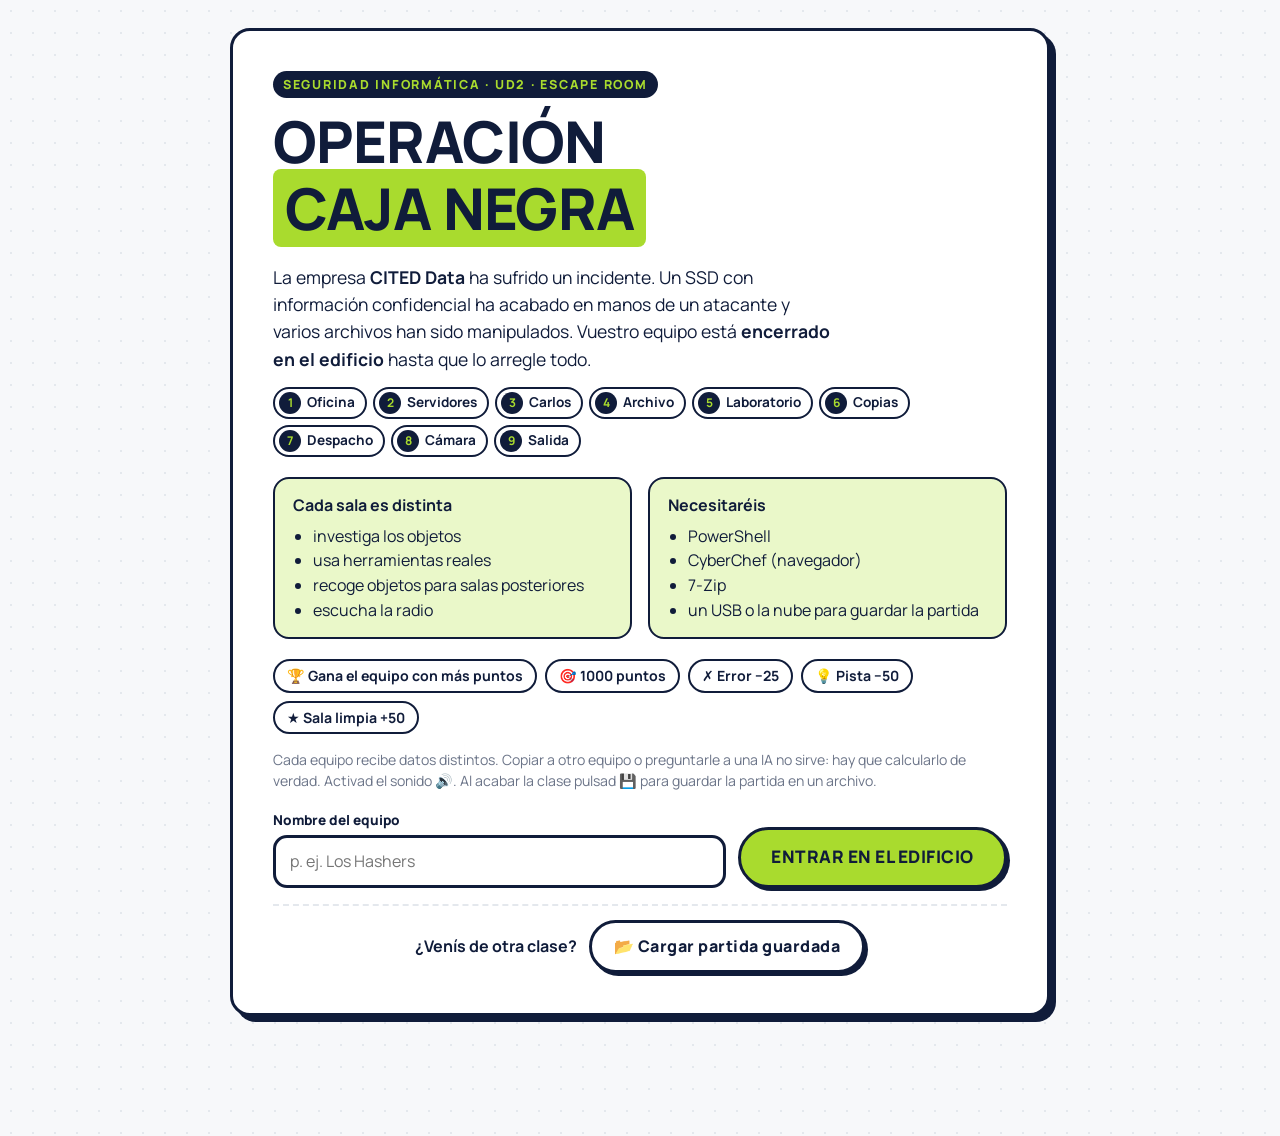
==== commit e2b772d6: "Sala 8 individual, sin temporizador y guardado de partida en archivo - Sala 8: cada equipo cifra su " ====
--- a/index.html
+++ b/index.html
@@ -21,7 +21,7 @@
         <div class="hud-item team"><span class="hud-label">EQUIPO</span><span class="hud-value" id="hudTeam">—</span></div>
         <div class="hud-item"><span class="hud-label">GRUPO</span><span class="hud-value mono" id="hudGroup">----</span></div>
         <div class="hud-item"><span class="hud-label">PUNTOS</span><span class="hud-value" id="hudScore">1000</span></div>
-        <div class="hud-item timer"><span class="hud-label">TIEMPO</span><span class="hud-value mono" id="hudTimer">--:--</span></div>
+        <button class="hud-item mute save" id="saveBtn" type="button" aria-label="Guardar partida en un archivo" title="Guardar partida">💾</button>
         <button class="hud-item mute" id="muteBtn" type="button" aria-label="Activar o silenciar sonido">🔊</button>
       </div>
     </div>
--- a/css/styles.css
+++ b/css/styles.css
@@ -305,6 +305,8 @@
    ESCAPE ROOM v2 — salas, ventanas, mecánicas
    ========================================================= */
 main { padding-bottom: 120px; }
+.load-row { margin-top: 16px; padding-top: 14px; border-top: 2px dashed var(--gray); display: flex; align-items: center; gap: 12px; flex-wrap: wrap; font-weight: 700; justify-content: center; }
+.load-btn { display: inline-flex; align-items: center; gap: 6px; }
 .hud-item.mute { font: inherit; font-size: 1.3rem; cursor: pointer; min-width: 0; padding: 4px 10px; }
 .loading { display: grid; justify-items: center; gap: 14px; }
 .spinner { width: 46px; height: 46px; border: 5px solid var(--gray); border-top-color: var(--navy); border-right-color: var(--lime); border-radius: 50%; animation: spin .8s linear infinite; }
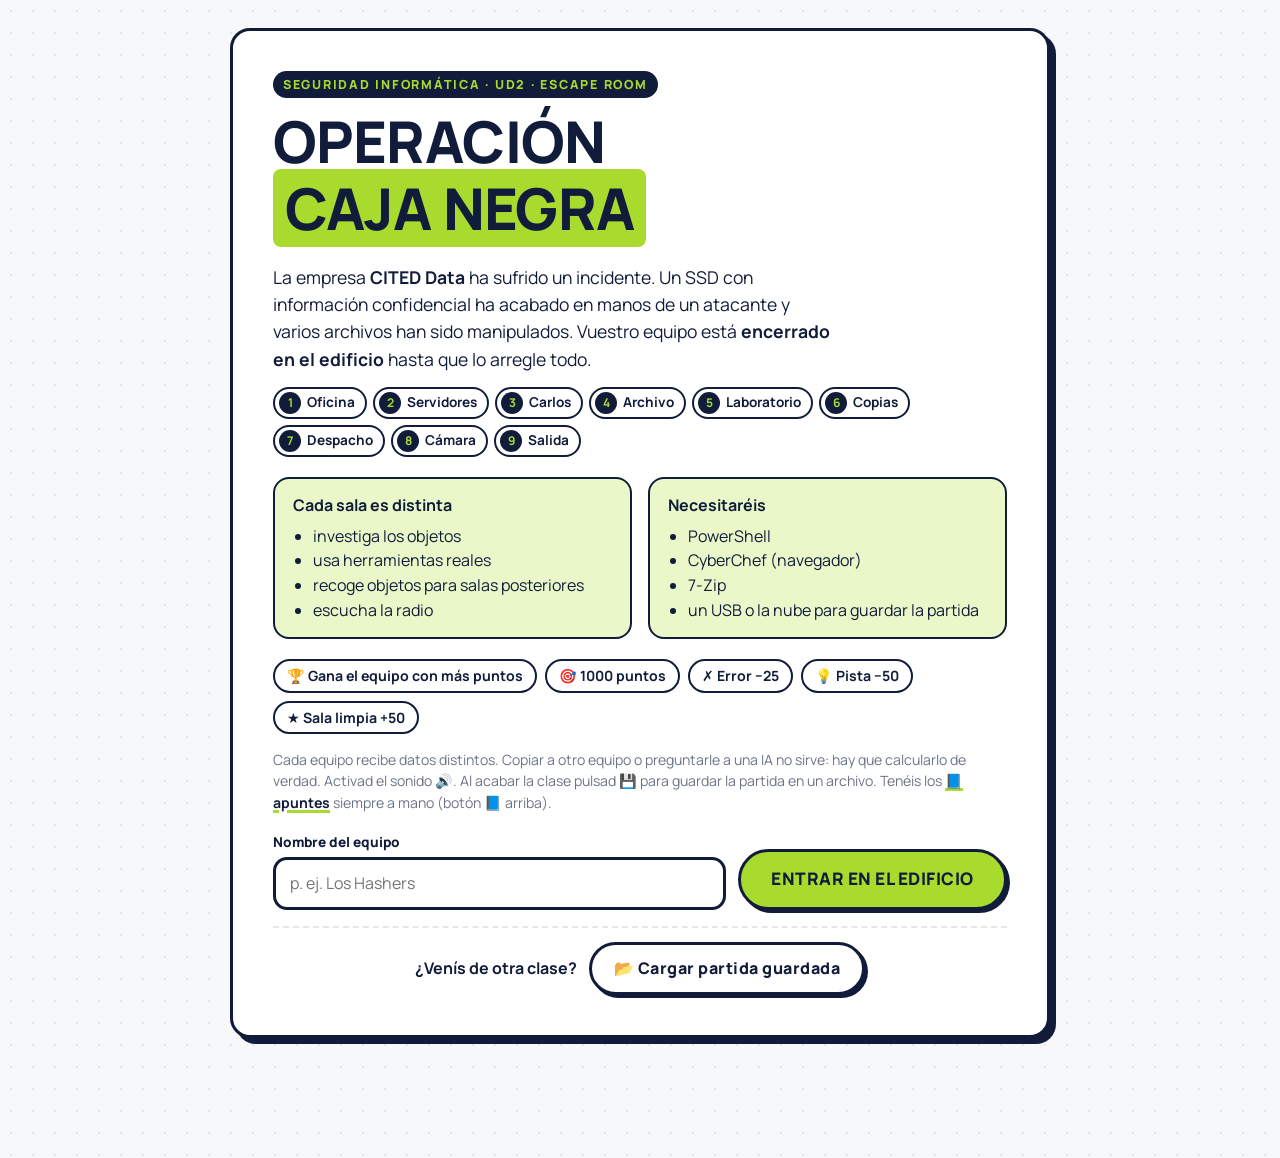
==== commit 764de07f: "Apuntes de criptografía para consultar durante el escape room Página apuntes.html (estilo UD2, impri" ====
--- a/index.html
+++ b/index.html
@@ -21,6 +21,7 @@
         <div class="hud-item team"><span class="hud-label">EQUIPO</span><span class="hud-value" id="hudTeam">—</span></div>
         <div class="hud-item"><span class="hud-label">GRUPO</span><span class="hud-value mono" id="hudGroup">----</span></div>
         <div class="hud-item"><span class="hud-label">PUNTOS</span><span class="hud-value" id="hudScore">1000</span></div>
+        <a class="hud-item mute" href="apuntes.html" target="_blank" rel="noopener" title="Apuntes (se abren en otra pestaña)" aria-label="Abrir apuntes en otra pestaña">📘</a>
         <button class="hud-item mute save" id="saveBtn" type="button" aria-label="Guardar partida en un archivo" title="Guardar partida">💾</button>
         <button class="hud-item mute" id="muteBtn" type="button" aria-label="Activar o silenciar sonido">🔊</button>
       </div>
--- a/css/styles.css
+++ b/css/styles.css
@@ -307,7 +307,7 @@
 main { padding-bottom: 120px; }
 .load-row { margin-top: 16px; padding-top: 14px; border-top: 2px dashed var(--gray); display: flex; align-items: center; gap: 12px; flex-wrap: wrap; font-weight: 700; justify-content: center; }
 .load-btn { display: inline-flex; align-items: center; gap: 6px; }
-.hud-item.mute { font: inherit; font-size: 1.3rem; cursor: pointer; min-width: 0; padding: 4px 10px; }
+.hud-item.mute { font: inherit; font-size: 1.3rem; cursor: pointer; min-width: 0; padding: 4px 10px; text-decoration: none; display: grid; place-items: center; color: inherit; }
 .loading { display: grid; justify-items: center; gap: 14px; }
 .spinner { width: 46px; height: 46px; border: 5px solid var(--gray); border-top-color: var(--navy); border-right-color: var(--lime); border-radius: 50%; animation: spin .8s linear infinite; }
 .rooms-preview { display: flex; flex-wrap: wrap; gap: 6px; margin: 14px 0; }
